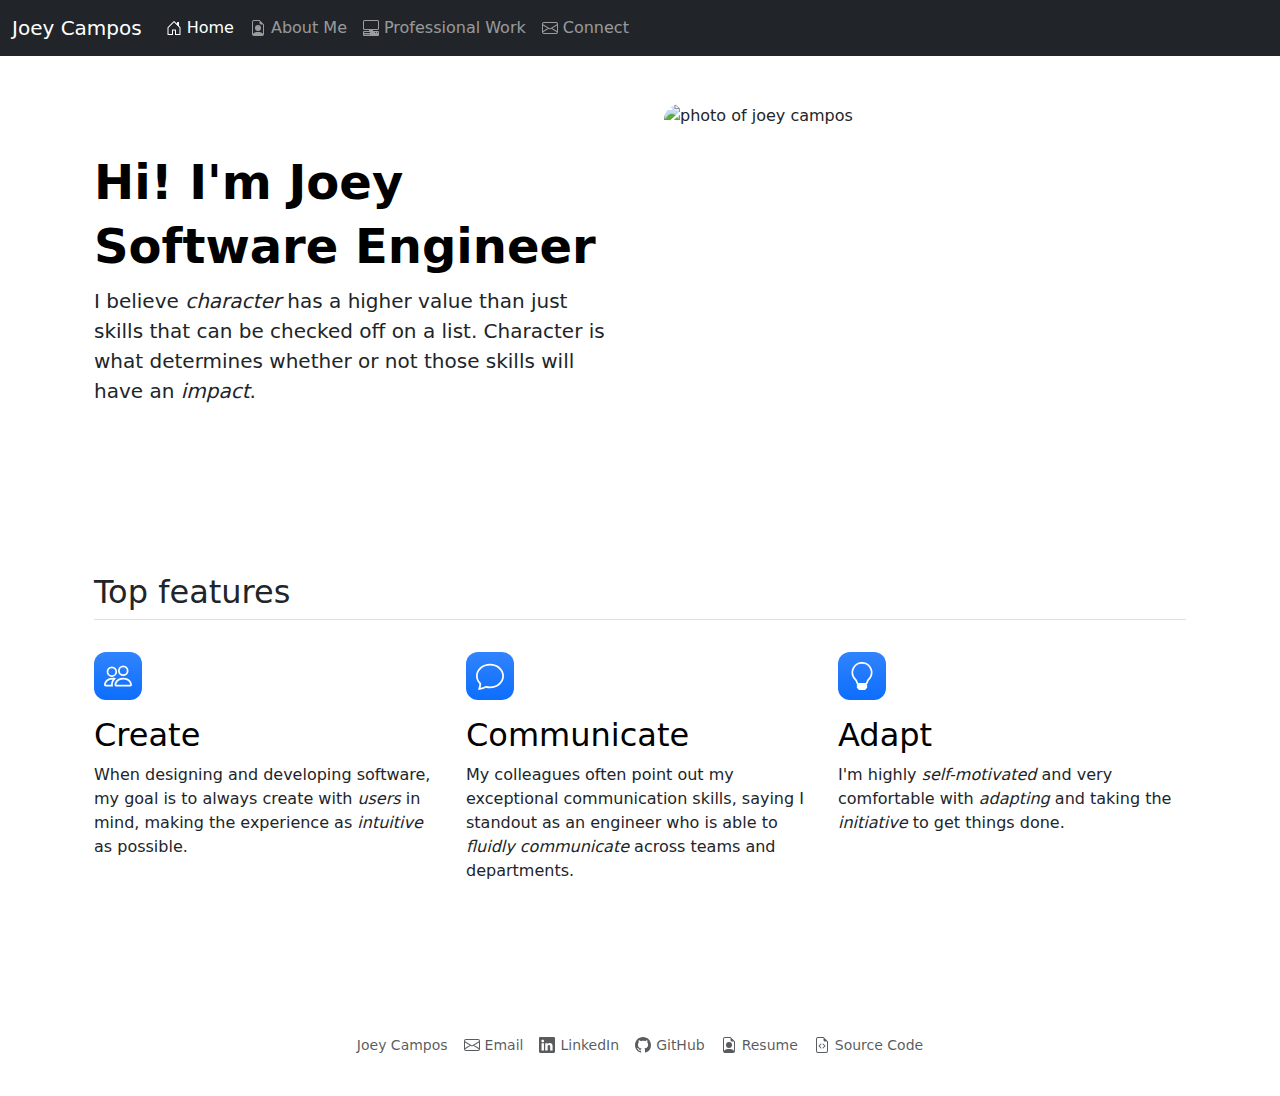
==== index.html @ c9002e11 "decreased top features icon size" ====
<!doctype html>
<html lang="en">
  <head>
    <meta charset="utf-8">
    <meta name="viewport" content="width=device-width, initial-scale=1">
    <title>Joey Campos - Software Engineer</title>
    <link href="https://cdn.jsdelivr.net/npm/bootstrap@5.3.3/dist/css/bootstrap.min.css" rel="stylesheet" integrity="sha384-QWTKZyjpPEjISv5WaRU9OFeRpok6YctnYmDr5pNlyT2bRjXh0JMhjY6hW+ALEwIH" crossorigin="anonymous">
    <link rel="stylesheet" href="css/navbar.css">
    <link rel="stylesheet" href="css/homepage.css">
  </head>
  <body>
    <nav class="navbar navbar-expand-lg navbar-dark bg-dark sticky-top">
        <div class="container-fluid">
            <a class="navbar-brand" href="">Joey Campos</a>
            <button class="navbar-toggler" type="button" data-bs-toggle="collapse" data-bs-target="#navbarToggler" aria-controls="navbarToggler" aria-expanded="false" aria-label="Toggle navigation">
              <span class="navbar-toggler-icon"></span>
            </button>
            <div class="collapse navbar-collapse" id="navbarToggler">
              <ul class="navbar-nav me-auto mb-2 mb-lg-0">
                <li class="nav-item">
                  <a class="nav-link active" aria-current="page" href="">
                    <svg xmlns="http://www.w3.org/2000/svg" width="16" height="16" fill="currentColor" class="bi bi-house-door" viewBox="0 0 16 16">
                      <path d="M8.354 1.146a.5.5 0 0 0-.708 0l-6 6A.5.5 0 0 0 1.5 7.5v7a.5.5 0 0 0 .5.5h4.5a.5.5 0 0 0 .5-.5v-4h2v4a.5.5 0 0 0 .5.5H14a.5.5 0 0 0 .5-.5v-7a.5.5 0 0 0-.146-.354L13 5.793V2.5a.5.5 0 0 0-.5-.5h-1a.5.5 0 0 0-.5.5v1.293zM2.5 14V7.707l5.5-5.5 5.5 5.5V14H10v-4a.5.5 0 0 0-.5-.5h-3a.5.5 0 0 0-.5.5v4z"/>
                    </svg>
                    Home
                  </a>
                </li>
                <li class="nav-item">
                  <a class="nav-link" href="about_me/">
                    <svg xmlns="http://www.w3.org/2000/svg" width="16" height="16" fill="currentColor" class="bi bi-file-earmark-person" viewBox="0 0 16 16">
                      <path d="M11 8a3 3 0 1 1-6 0 3 3 0 0 1 6 0"/>
                      <path d="M14 14V4.5L9.5 0H4a2 2 0 0 0-2 2v12a2 2 0 0 0 2 2h8a2 2 0 0 0 2-2M9.5 3A1.5 1.5 0 0 0 11 4.5h2v9.255S12 12 8 12s-5 1.755-5 1.755V2a1 1 0 0 1 1-1h5.5z"/>
                    </svg>
                    About Me
                  </a>
                </li>
                <li class="nav-item">
                  <a class="nav-link" href="professional_work/">
                    <svg xmlns="http://www.w3.org/2000/svg" width="16" height="16" fill="currentColor" class="bi bi-pc-display-horizontal" viewBox="0 0 16 16">
                      <path d="M1.5 0A1.5 1.5 0 0 0 0 1.5v7A1.5 1.5 0 0 0 1.5 10H6v1H1a1 1 0 0 0-1 1v3a1 1 0 0 0 1 1h14a1 1 0 0 0 1-1v-3a1 1 0 0 0-1-1h-5v-1h4.5A1.5 1.5 0 0 0 16 8.5v-7A1.5 1.5 0 0 0 14.5 0zm0 1h13a.5.5 0 0 1 .5.5v7a.5.5 0 0 1-.5.5h-13a.5.5 0 0 1-.5-.5v-7a.5.5 0 0 1 .5-.5M12 12.5a.5.5 0 1 1 1 0 .5.5 0 0 1-1 0m2 0a.5.5 0 1 1 1 0 .5.5 0 0 1-1 0M1.5 12h5a.5.5 0 0 1 0 1h-5a.5.5 0 0 1 0-1M1 14.25a.25.25 0 0 1 .25-.25h5.5a.25.25 0 1 1 0 .5h-5.5a.25.25 0 0 1-.25-.25"/>
                    </svg>
                    Professional Work
                  </a>
                </li>
                <li class="nav-item">
                  <a class="nav-link" href="connect/">
                    <svg xmlns="http://www.w3.org/2000/svg" width="16" height="16" fill="currentColor" class="bi bi-envelope" viewBox="0 0 16 16">
                      <path d="M0 4a2 2 0 0 1 2-2h12a2 2 0 0 1 2 2v8a2 2 0 0 1-2 2H2a2 2 0 0 1-2-2zm2-1a1 1 0 0 0-1 1v.217l7 4.2 7-4.2V4a1 1 0 0 0-1-1zm13 2.383-4.708 2.825L15 11.105zm-.034 6.876-5.64-3.471L8 9.583l-1.326-.795-5.64 3.47A1 1 0 0 0 2 13h12a1 1 0 0 0 .966-.741M1 11.105l4.708-2.897L1 5.383z"/>
                    </svg>
                    Connect
                  </a>
                </li>
              </ul>
            </div>
        </div>
    </nav>

    <div class="container px-4 py-5">
      <div class="row flex-lg-row-reverse align-items-center g-5">
        <div class="col-12 col-lg-6">
          <img src="media/homepage/homepage_photo.jpeg" class="d-block mx-lg-auto img-fluid" alt="photo of joey campos" width="700" height="500" loading="lazy">
        </div>
        <div class="col-lg-6">
          <h1 class="display-5 fw-bold text-body-emphasis lh-1 mb-3">Hi! I'm Joey</h1>
          <h1 class="display-5 fw-bold text-body-emphasis lh-1 mb-3">Software Engineer</h1>
          <p class="lead">I believe <span class="fst-italic">character</span> has a higher value than just skills that can be checked off on a list. Character is what determines whether or not those skills will have an <span class="fst-italic">impact</span>.</p>
        </div>
      </div>
    </div>

    <div class="container px-4 py-5">
      <h2 class="pb-2 border-bottom">Top features</h2>
      <div class="row g-4 py-4 row-cols-1 row-cols-lg-3">
        <div class="feature col">
          <div class="feature-icon d-inline-flex align-items-center justify-content-center text-bg-primary bg-gradient fs-3 mb-3">
            <svg xmlns="http://www.w3.org/2000/svg" width="1em" height="1em" fill="currentColor" class="bi bi-people" viewBox="0 0 16 16">
              <path d="M15 14s1 0 1-1-1-4-5-4-5 3-5 4 1 1 1 1zm-7.978-1L7 12.996c.001-.264.167-1.03.76-1.72C8.312 10.629 9.282 10 11 10c1.717 0 2.687.63 3.24 1.276.593.69.758 1.457.76 1.72l-.008.002-.014.002zM11 7a2 2 0 1 0 0-4 2 2 0 0 0 0 4m3-2a3 3 0 1 1-6 0 3 3 0 0 1 6 0M6.936 9.28a6 6 0 0 0-1.23-.247A7 7 0 0 0 5 9c-4 0-5 3-5 4q0 1 1 1h4.216A2.24 2.24 0 0 1 5 13c0-1.01.377-2.042 1.09-2.904.243-.294.526-.569.846-.816M4.92 10A5.5 5.5 0 0 0 4 13H1c0-.26.164-1.03.76-1.724.545-.636 1.492-1.256 3.16-1.275ZM1.5 5.5a3 3 0 1 1 6 0 3 3 0 0 1-6 0m3-2a2 2 0 1 0 0 4 2 2 0 0 0 0-4"/>
            </svg>
          </div>
          <h3 class="fs-2 text-body-emphasis">Create</h3>
          <p>When designing and developing software, my goal is to always create with <span class="fst-italic">users</span> in mind, making the experience as <span class="fst-italic">intuitive</span> as possible.</p>
        </div>
        <div class="feature col">
          <div class="feature-icon d-inline-flex align-items-center justify-content-center text-bg-primary bg-gradient fs-3 mb-3">
            <svg xmlns="http://www.w3.org/2000/svg" width="1em" height="1em" fill="currentColor" class="bi bi-chat" viewBox="0 0 16 16">
              <path d="M2.678 11.894a1 1 0 0 1 .287.801 11 11 0 0 1-.398 2c1.395-.323 2.247-.697 2.634-.893a1 1 0 0 1 .71-.074A8 8 0 0 0 8 14c3.996 0 7-2.807 7-6s-3.004-6-7-6-7 2.808-7 6c0 1.468.617 2.83 1.678 3.894m-.493 3.905a22 22 0 0 1-.713.129c-.2.032-.352-.176-.273-.362a10 10 0 0 0 .244-.637l.003-.01c.248-.72.45-1.548.524-2.319C.743 11.37 0 9.76 0 8c0-3.866 3.582-7 8-7s8 3.134 8 7-3.582 7-8 7a9 9 0 0 1-2.347-.306c-.52.263-1.639.742-3.468 1.105"/>
            </svg>
          </div>
          <h3 class="fs-2 text-body-emphasis">Communicate</h3>
          <p>My colleagues often point out my exceptional communication skills, saying I standout as an engineer who is able to <span class="fst-italic">fluidly communicate</span> across teams and departments.</p>
        </div>
        <div class="feature col">
          <div class="feature-icon d-inline-flex align-items-center justify-content-center text-bg-primary bg-gradient fs-3 mb-3">
            <svg xmlns="http://www.w3.org/2000/svg" width="1em" height="1em" fill="currentColor" class="bi bi-lightbulb" viewBox="0 0 16 16">
              <path d="M2 6a6 6 0 1 1 10.174 4.31c-.203.196-.359.4-.453.619l-.762 1.769A.5.5 0 0 1 10.5 13a.5.5 0 0 1 0 1 .5.5 0 0 1 0 1l-.224.447a1 1 0 0 1-.894.553H6.618a1 1 0 0 1-.894-.553L5.5 15a.5.5 0 0 1 0-1 .5.5 0 0 1 0-1 .5.5 0 0 1-.46-.302l-.761-1.77a2 2 0 0 0-.453-.618A5.98 5.98 0 0 1 2 6m6-5a5 5 0 0 0-3.479 8.592c.263.254.514.564.676.941L5.83 12h4.342l.632-1.467c.162-.377.413-.687.676-.941A5 5 0 0 0 8 1"/>
            </svg>
          </div>
          <h3 class="fs-2 text-body-emphasis">Adapt</h3>
          <p>I'm highly <span class="fst-italic">self-motivated</span> and very comfortable with <span class="fst-italic">adapting</span> and taking the <span class="fst-italic">initiative</span> to get things done.</p>
        </div>
      </div>
    </div>

    <!-- <div class="px-4 py-5 my-5 text-center">
      <svg xmlns="http://www.w3.org/2000/svg" width="4em" height="4em" fill="currentColor" class="bi bi-cpu" viewBox="0 0 16 16">
        <path d="M5 0a.5.5 0 0 1 .5.5V2h1V.5a.5.5 0 0 1 1 0V2h1V.5a.5.5 0 0 1 1 0V2h1V.5a.5.5 0 0 1 1 0V2A2.5 2.5 0 0 1 14 4.5h1.5a.5.5 0 0 1 0 1H14v1h1.5a.5.5 0 0 1 0 1H14v1h1.5a.5.5 0 0 1 0 1H14v1h1.5a.5.5 0 0 1 0 1H14a2.5 2.5 0 0 1-2.5 2.5v1.5a.5.5 0 0 1-1 0V14h-1v1.5a.5.5 0 0 1-1 0V14h-1v1.5a.5.5 0 0 1-1 0V14h-1v1.5a.5.5 0 0 1-1 0V14A2.5 2.5 0 0 1 2 11.5H.5a.5.5 0 0 1 0-1H2v-1H.5a.5.5 0 0 1 0-1H2v-1H.5a.5.5 0 0 1 0-1H2v-1H.5a.5.5 0 0 1 0-1H2A2.5 2.5 0 0 1 4.5 2V.5A.5.5 0 0 1 5 0m-.5 3A1.5 1.5 0 0 0 3 4.5v7A1.5 1.5 0 0 0 4.5 13h7a1.5 1.5 0 0 0 1.5-1.5v-7A1.5 1.5 0 0 0 11.5 3zM5 6.5A1.5 1.5 0 0 1 6.5 5h3A1.5 1.5 0 0 1 11 6.5v3A1.5 1.5 0 0 1 9.5 11h-3A1.5 1.5 0 0 1 5 9.5zM6.5 6a.5.5 0 0 0-.5.5v3a.5.5 0 0 0 .5.5h3a.5.5 0 0 0 .5-.5v-3a.5.5 0 0 0-.5-.5z"/>
      </svg>
      <h1 class="display-5 fw-bold text-body-emphasis">Artificial Intelligence</h1>
      <div class="col-lg-6 mx-auto">
        <p class="lead mb-4">I understand the significant importance of Artificial Intelligence in our rapidly evolving field. And I'm excited to be a part of the growth and evolution that <span class="bold-span">Machine Learning</span> and <span class="bold-span">Generative AI</span> will bring.</p>
        <div class="d-grid gap-2 d-flex justify-content-center">
          <div class="credly-container"><a href="https://www.credly.com/badges/9cdd6642-dae0-412d-ba09-8e1d78a578d3/public_url" target="_blank"><img class="credly-link" src="media/icons/aws-educate-machine-learning-foundations.png"></a></div>
          <div class="credly-container"><a href="https://www.credly.com/badges/c5a6de6c-48b1-4f8a-92c6-d85f8e4e9137/public_url" target="_blank"><img class="credly-link" src="media/icons/aws-educate-machine-learning-deepracer.png"></a></div>
        </div>
      </div>
    </div> -->

    <div class="container mt-5">
      <footer class="d-flex flex-wrap justify-content-center align-items-center py-3 m-4 footer-container">
        <div class="d-flex align-items-center">
          <span class="mb-3 mb-md-0 text-body-secondary">Joey Campos</span>
        </div>
        <ul class="nav justify-content-center list-unstyled d-flex">
          <li class="ms-3">
            <a class="text-body-secondary" href="mailto:jcamp.swe@gmail.com">
              <svg xmlns="http://www.w3.org/2000/svg" width="16" height="16" fill="currentColor" class="bi bi-envelope" viewBox="0 0 16 16">
                <path d="M0 4a2 2 0 0 1 2-2h12a2 2 0 0 1 2 2v8a2 2 0 0 1-2 2H2a2 2 0 0 1-2-2zm2-1a1 1 0 0 0-1 1v.217l7 4.2 7-4.2V4a1 1 0 0 0-1-1zm13 2.383-4.708 2.825L15 11.105zm-.034 6.876-5.64-3.471L8 9.583l-1.326-.795-5.64 3.47A1 1 0 0 0 2 13h12a1 1 0 0 0 .966-.741M1 11.105l4.708-2.897L1 5.383z"/>
              </svg>
              Email
            </a>
          </li>
          <li class="ms-3">
            <a class="text-body-secondary" href="https://www.linkedin.com/in/jocamp" target="_blank">
              <svg xmlns="http://www.w3.org/2000/svg" width="16" height="16" fill="currentColor" class="bi bi-linkedin" viewBox="0 0 16 16">
                <path d="M0 1.146C0 .513.526 0 1.175 0h13.65C15.474 0 16 .513 16 1.146v13.708c0 .633-.526 1.146-1.175 1.146H1.175C.526 16 0 15.487 0 14.854zm4.943 12.248V6.169H2.542v7.225zm-1.2-8.212c.837 0 1.358-.554 1.358-1.248-.015-.709-.52-1.248-1.342-1.248S2.4 3.226 2.4 3.934c0 .694.521 1.248 1.327 1.248zm4.908 8.212V9.359c0-.216.016-.432.08-.586.173-.431.568-.878 1.232-.878.869 0 1.216.662 1.216 1.634v3.865h2.401V9.25c0-2.22-1.184-3.252-2.764-3.252-1.274 0-1.845.7-2.165 1.193v.025h-.016l.016-.025V6.169h-2.4c.03.678 0 7.225 0 7.225z"/>
              </svg>
              LinkedIn
            </a>
          </li>
          <li class="ms-3">
            <a class="text-body-secondary" href="https://github.com/joey-the-dev" target="_blank">
              <svg xmlns="http://www.w3.org/2000/svg" width="16" height="16" fill="currentColor" class="bi bi-github" viewBox="0 0 16 16">
                <path d="M8 0C3.58 0 0 3.58 0 8c0 3.54 2.29 6.53 5.47 7.59.4.07.55-.17.55-.38 0-.19-.01-.82-.01-1.49-2.01.37-2.53-.49-2.69-.94-.09-.23-.48-.94-.82-1.13-.28-.15-.68-.52-.01-.53.63-.01 1.08.58 1.23.82.72 1.21 1.87.87 2.33.66.07-.52.28-.87.51-1.07-1.78-.2-3.64-.89-3.64-3.95 0-.87.31-1.59.82-2.15-.08-.2-.36-1.02.08-2.12 0 0 .67-.21 2.2.82.64-.18 1.32-.27 2-.27s1.36.09 2 .27c1.53-1.04 2.2-.82 2.2-.82.44 1.1.16 1.92.08 2.12.51.56.82 1.27.82 2.15 0 3.07-1.87 3.75-3.65 3.95.29.25.54.73.54 1.48 0 1.07-.01 1.93-.01 2.2 0 .21.15.46.55.38A8.01 8.01 0 0 0 16 8c0-4.42-3.58-8-8-8"/>
              </svg>
              GitHub
            </a>
          </li>
          <li class="ms-3">
            <a class="text-body-secondary" href="resume/joseph_campos_resume.pdf" target="_blank">
              <svg xmlns="http://www.w3.org/2000/svg" width="16" height="16" fill="currentColor" class="bi bi-file-earmark-person" viewBox="0 0 16 16">
                <path d="M11 8a3 3 0 1 1-6 0 3 3 0 0 1 6 0"/>
                <path d="M14 14V4.5L9.5 0H4a2 2 0 0 0-2 2v12a2 2 0 0 0 2 2h8a2 2 0 0 0 2-2M9.5 3A1.5 1.5 0 0 0 11 4.5h2v9.255S12 12 8 12s-5 1.755-5 1.755V2a1 1 0 0 1 1-1h5.5z"/>
              </svg>
              Resume
            </a>
          </li>
          <li class="ms-3">
            <a class="text-body-secondary" href="https://github.com/jcswe/jcswe.github.io" target="_blank">
              <svg xmlns="http://www.w3.org/2000/svg" width="16" height="16" fill="currentColor" class="bi bi-file-earmark-code" viewBox="0 0 16 16">
                <path d="M14 4.5V14a2 2 0 0 1-2 2H4a2 2 0 0 1-2-2V2a2 2 0 0 1 2-2h5.5zm-3 0A1.5 1.5 0 0 1 9.5 3V1H4a1 1 0 0 0-1 1v12a1 1 0 0 0 1 1h8a1 1 0 0 0 1-1V4.5z"/>
                <path d="M8.646 6.646a.5.5 0 0 1 .708 0l2 2a.5.5 0 0 1 0 .708l-2 2a.5.5 0 0 1-.708-.708L10.293 9 8.646 7.354a.5.5 0 0 1 0-.708m-1.292 0a.5.5 0 0 0-.708 0l-2 2a.5.5 0 0 0 0 .708l2 2a.5.5 0 0 0 .708-.708L5.707 9l1.647-1.646a.5.5 0 0 0 0-.708"/>
              </svg>
              Source Code
            </a>
          </li>
        </ul>
      </footer>
    </div>



    <script src="https://cdn.jsdelivr.net/npm/bootstrap@5.3.3/dist/js/bootstrap.bundle.min.js" integrity="sha384-YvpcrYf0tY3lHB60NNkmXc5s9fDVZLESaAA55NDzOxhy9GkcIdslK1eN7N6jIeHz" crossorigin="anonymous"></script>
  </body>
</html>
---- css/navbar.css ----
/* navbar */
.nav-link {
    display: flex;
    align-items: center;
    column-gap: 5px;
}


/* footer */
.footer-container {
    font-size: 14px;
}

.text-body-secondary {
    text-decoration: none;
    display: flex;
    align-items: center;
    column-gap: 5px;
}

a.text-body-secondary:hover {
    color: rgba(var(--bs-link-color-rgb),var(--bs-link-opacity,1)) !important;
    text-decoration: underline;
}
---- css/homepage.css ----
.mx-lg-auto {
    border-radius: 16px;
}

.feature-icon {
    width: 3rem;
    height: 3rem;
    border-radius: .75rem;
}

.credly-link {
    width: 95px;
}
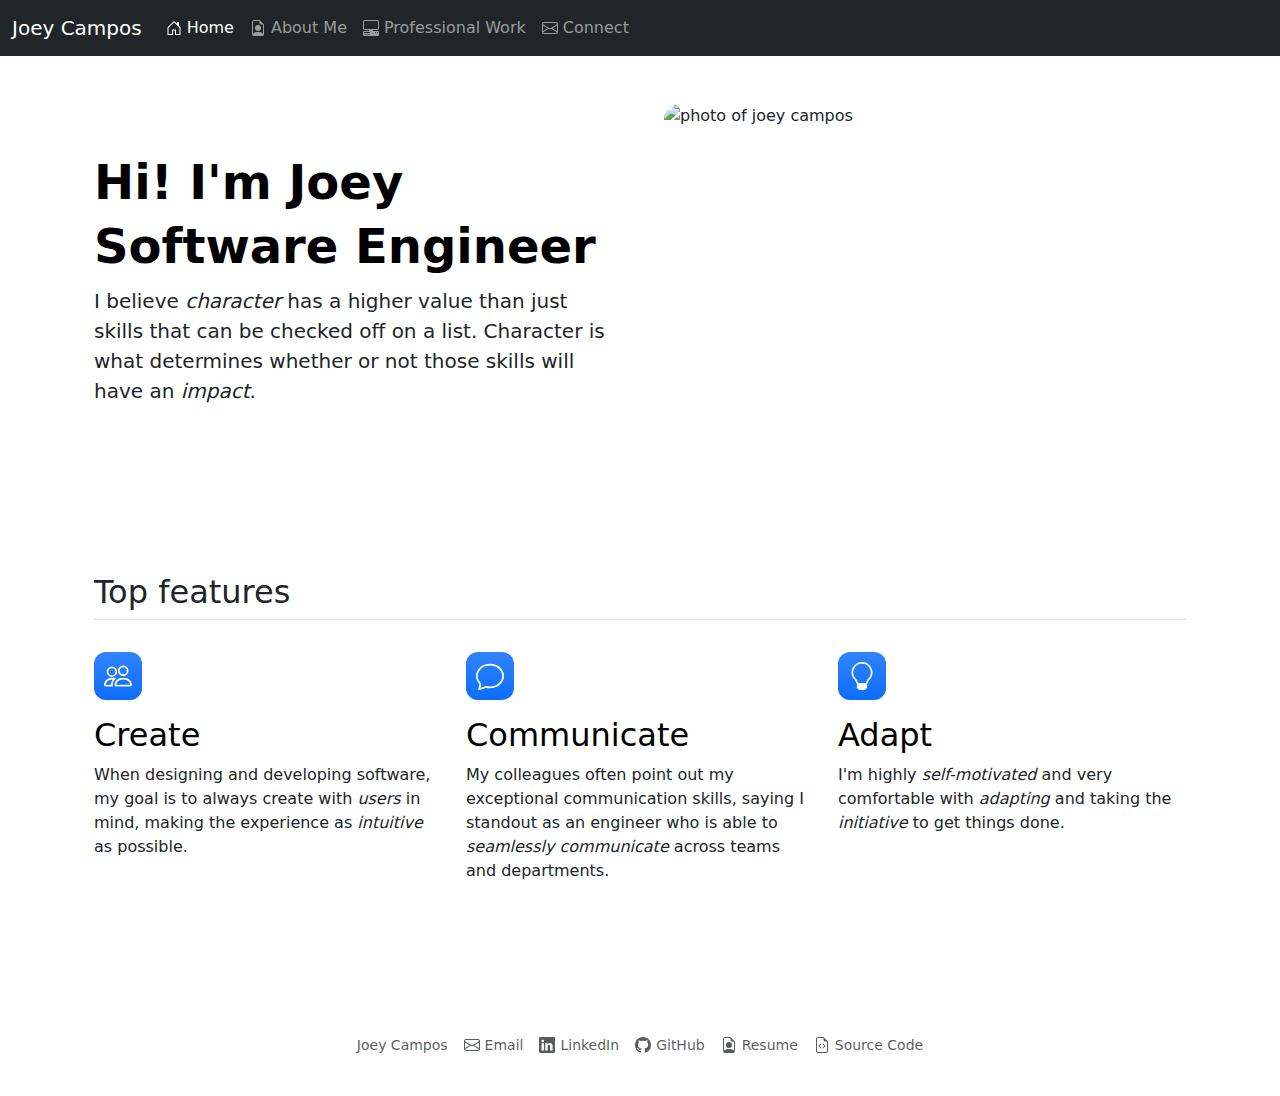
==== commit 2de389bf: "changed 'fluidly' to 'seamlessly' communicate" ====
--- a/index.html
+++ b/index.html
@@ -87,7 +87,7 @@
             </svg>
           </div>
           <h3 class="fs-2 text-body-emphasis">Communicate</h3>
-          <p>My colleagues often point out my exceptional communication skills, saying I standout as an engineer who is able to <span class="fst-italic">fluidly communicate</span> across teams and departments.</p>
+          <p>My colleagues often point out my exceptional communication skills, saying I standout as an engineer who is able to <span class="fst-italic">seamlessly communicate</span> across teams and departments.</p>
         </div>
         <div class="feature col">
           <div class="feature-icon d-inline-flex align-items-center justify-content-center text-bg-primary bg-gradient fs-3 mb-3">
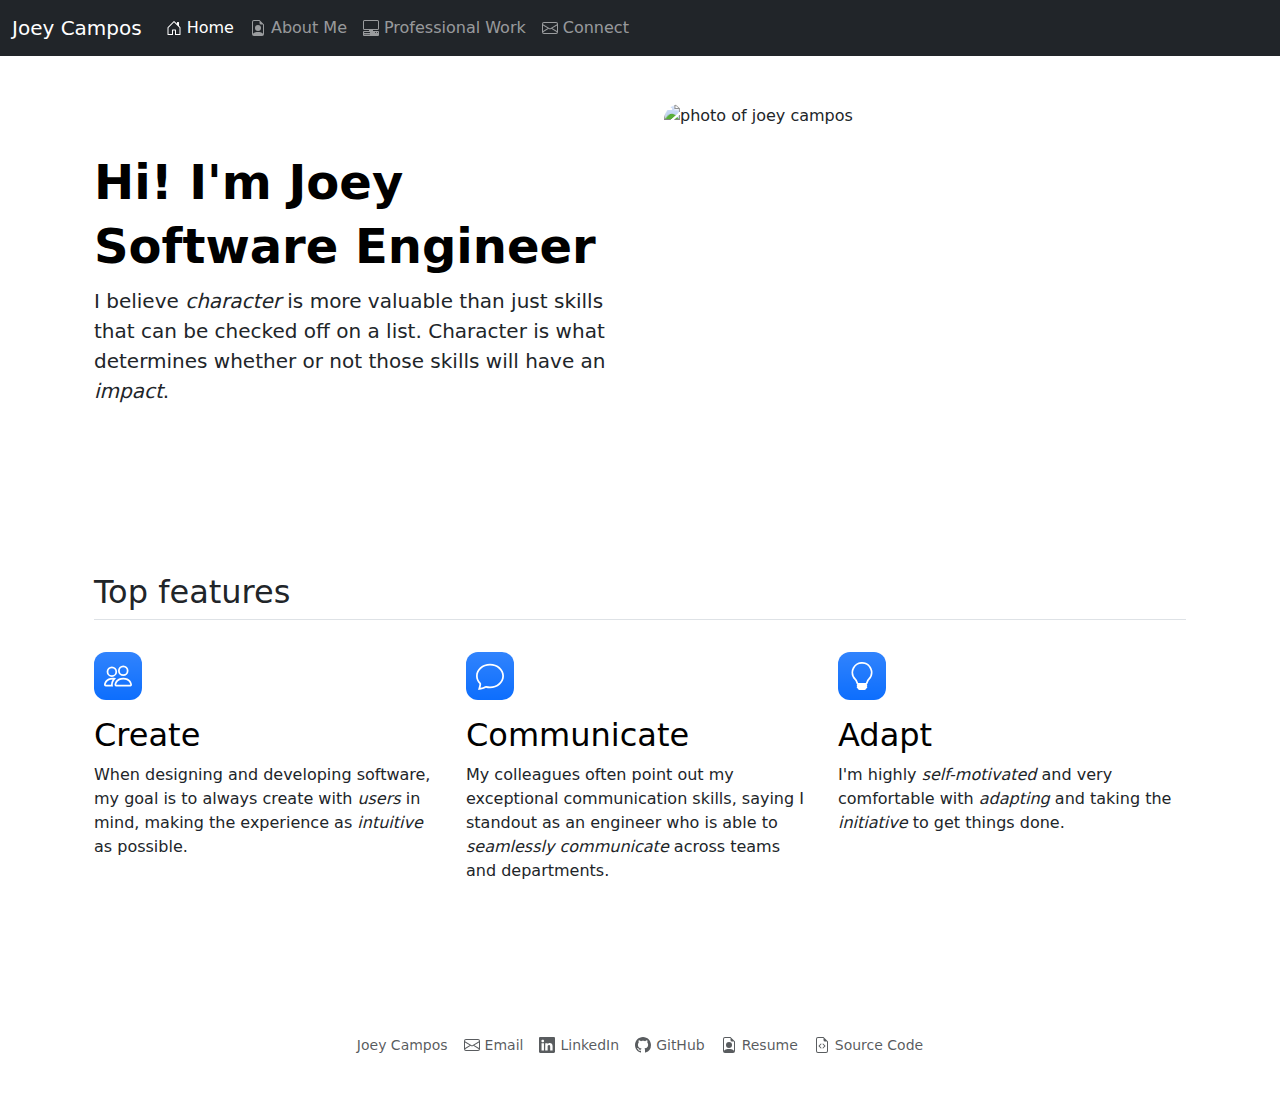
==== commit eea6bf51: "added custom favicon" ====
--- a/index.html
+++ b/index.html
@@ -4,6 +4,7 @@
     <meta charset="utf-8">
     <meta name="viewport" content="width=device-width, initial-scale=1">
     <title>Joey Campos - Software Engineer</title>
+    <link rel="shortcut icon" type="image/x-icon" href="favicon.ico">
     <link href="https://cdn.jsdelivr.net/npm/bootstrap@5.3.3/dist/css/bootstrap.min.css" rel="stylesheet" integrity="sha384-QWTKZyjpPEjISv5WaRU9OFeRpok6YctnYmDr5pNlyT2bRjXh0JMhjY6hW+ALEwIH" crossorigin="anonymous">
     <link rel="stylesheet" href="css/navbar.css">
     <link rel="stylesheet" href="css/homepage.css">
@@ -63,7 +64,7 @@
         <div class="col-lg-6">
           <h1 class="display-5 fw-bold text-body-emphasis lh-1 mb-3">Hi! I'm Joey</h1>
           <h1 class="display-5 fw-bold text-body-emphasis lh-1 mb-3">Software Engineer</h1>
-          <p class="lead">I believe <span class="fst-italic">character</span> has a higher value than just skills that can be checked off on a list. Character is what determines whether or not those skills will have an <span class="fst-italic">impact</span>.</p>
+          <p class="lead">I believe <span class="fst-italic">character</span> is more valuable than just skills that can be checked off on a list. Character is what determines whether or not those skills will have an <span class="fst-italic">impact</span>.</p>
         </div>
       </div>
     </div>
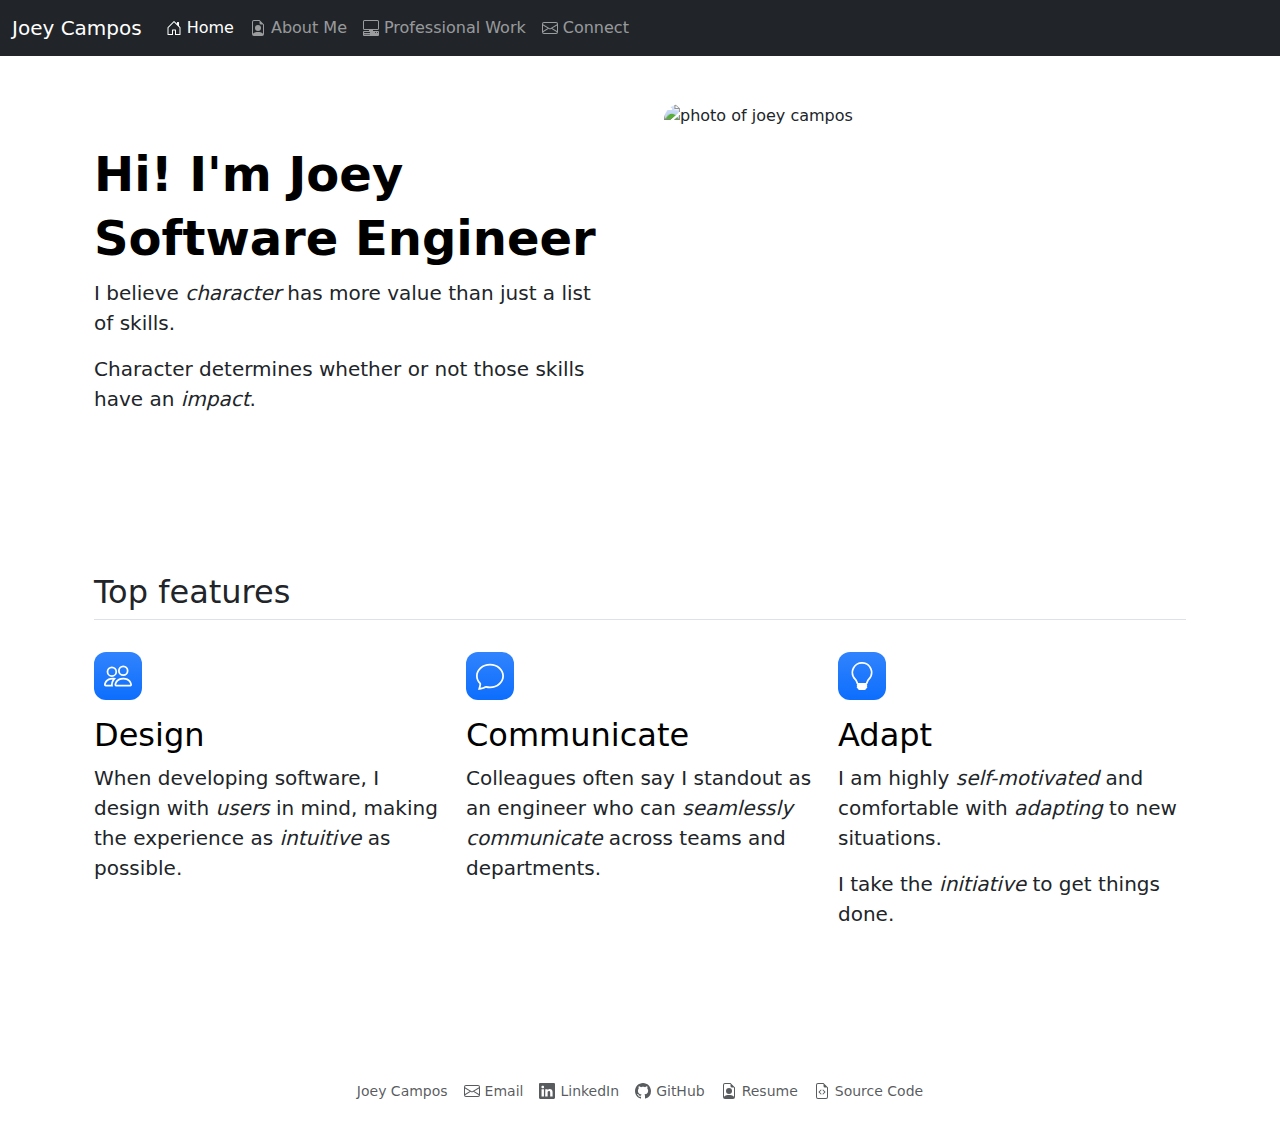
==== commit c707282d: "updated copy" ====
--- a/index.html
+++ b/index.html
@@ -64,12 +64,13 @@
         <div class="col-lg-6">
           <h1 class="display-5 fw-bold text-body-emphasis lh-1 mb-3">Hi! I'm Joey</h1>
           <h1 class="display-5 fw-bold text-body-emphasis lh-1 mb-3">Software Engineer</h1>
-          <p class="lead">I believe <span class="fst-italic">character</span> is more valuable than just skills that can be checked off on a list. Character is what determines whether or not those skills will have an <span class="fst-italic">impact</span>.</p>
+          <p class="lead">I believe <span class="fst-italic">character</span> has more value than just a list of skills.</p>
+          <p class="lead">Character determines whether or not those skills have an <span class="fst-italic">impact</span>.</p>
         </div>
       </div>
     </div>
 
-    <div class="container px-4 py-5">
+    <div class="container px-4 py-5 lead">
       <h2 class="pb-2 border-bottom">Top features</h2>
       <div class="row g-4 py-4 row-cols-1 row-cols-lg-3">
         <div class="feature col">
@@ -78,8 +79,8 @@
               <path d="M15 14s1 0 1-1-1-4-5-4-5 3-5 4 1 1 1 1zm-7.978-1L7 12.996c.001-.264.167-1.03.76-1.72C8.312 10.629 9.282 10 11 10c1.717 0 2.687.63 3.24 1.276.593.69.758 1.457.76 1.72l-.008.002-.014.002zM11 7a2 2 0 1 0 0-4 2 2 0 0 0 0 4m3-2a3 3 0 1 1-6 0 3 3 0 0 1 6 0M6.936 9.28a6 6 0 0 0-1.23-.247A7 7 0 0 0 5 9c-4 0-5 3-5 4q0 1 1 1h4.216A2.24 2.24 0 0 1 5 13c0-1.01.377-2.042 1.09-2.904.243-.294.526-.569.846-.816M4.92 10A5.5 5.5 0 0 0 4 13H1c0-.26.164-1.03.76-1.724.545-.636 1.492-1.256 3.16-1.275ZM1.5 5.5a3 3 0 1 1 6 0 3 3 0 0 1-6 0m3-2a2 2 0 1 0 0 4 2 2 0 0 0 0-4"/>
             </svg>
           </div>
-          <h3 class="fs-2 text-body-emphasis">Create</h3>
-          <p>When designing and developing software, my goal is to always create with <span class="fst-italic">users</span> in mind, making the experience as <span class="fst-italic">intuitive</span> as possible.</p>
+          <h3 class="fs-2 text-body-emphasis">Design</h3>
+          <p>When developing software, I design with <span class="fst-italic">users</span> in mind, making the experience as <span class="fst-italic">intuitive</span> as possible.</p>
         </div>
         <div class="feature col">
           <div class="feature-icon d-inline-flex align-items-center justify-content-center text-bg-primary bg-gradient fs-3 mb-3">
@@ -88,7 +89,7 @@
             </svg>
           </div>
           <h3 class="fs-2 text-body-emphasis">Communicate</h3>
-          <p>My colleagues often point out my exceptional communication skills, saying I standout as an engineer who is able to <span class="fst-italic">seamlessly communicate</span> across teams and departments.</p>
+          <p>Colleagues often say I standout as an engineer who can <span class="fst-italic">seamlessly communicate</span> across teams and departments.</p>
         </div>
         <div class="feature col">
           <div class="feature-icon d-inline-flex align-items-center justify-content-center text-bg-primary bg-gradient fs-3 mb-3">
@@ -97,24 +98,11 @@
             </svg>
           </div>
           <h3 class="fs-2 text-body-emphasis">Adapt</h3>
-          <p>I'm highly <span class="fst-italic">self-motivated</span> and very comfortable with <span class="fst-italic">adapting</span> and taking the <span class="fst-italic">initiative</span> to get things done.</p>
+          <p>I am highly <span class="fst-italic">self-motivated</span> and comfortable with <span class="fst-italic">adapting</span> to new situations.</p>
+          <p>I take the <span class="fst-italic">initiative</span> to get things done.</p>
         </div>
       </div>
     </div>
-
-    <!-- <div class="px-4 py-5 my-5 text-center">
-      <svg xmlns="http://www.w3.org/2000/svg" width="4em" height="4em" fill="currentColor" class="bi bi-cpu" viewBox="0 0 16 16">
-        <path d="M5 0a.5.5 0 0 1 .5.5V2h1V.5a.5.5 0 0 1 1 0V2h1V.5a.5.5 0 0 1 1 0V2h1V.5a.5.5 0 0 1 1 0V2A2.5 2.5 0 0 1 14 4.5h1.5a.5.5 0 0 1 0 1H14v1h1.5a.5.5 0 0 1 0 1H14v1h1.5a.5.5 0 0 1 0 1H14v1h1.5a.5.5 0 0 1 0 1H14a2.5 2.5 0 0 1-2.5 2.5v1.5a.5.5 0 0 1-1 0V14h-1v1.5a.5.5 0 0 1-1 0V14h-1v1.5a.5.5 0 0 1-1 0V14h-1v1.5a.5.5 0 0 1-1 0V14A2.5 2.5 0 0 1 2 11.5H.5a.5.5 0 0 1 0-1H2v-1H.5a.5.5 0 0 1 0-1H2v-1H.5a.5.5 0 0 1 0-1H2v-1H.5a.5.5 0 0 1 0-1H2A2.5 2.5 0 0 1 4.5 2V.5A.5.5 0 0 1 5 0m-.5 3A1.5 1.5 0 0 0 3 4.5v7A1.5 1.5 0 0 0 4.5 13h7a1.5 1.5 0 0 0 1.5-1.5v-7A1.5 1.5 0 0 0 11.5 3zM5 6.5A1.5 1.5 0 0 1 6.5 5h3A1.5 1.5 0 0 1 11 6.5v3A1.5 1.5 0 0 1 9.5 11h-3A1.5 1.5 0 0 1 5 9.5zM6.5 6a.5.5 0 0 0-.5.5v3a.5.5 0 0 0 .5.5h3a.5.5 0 0 0 .5-.5v-3a.5.5 0 0 0-.5-.5z"/>
-      </svg>
-      <h1 class="display-5 fw-bold text-body-emphasis">Artificial Intelligence</h1>
-      <div class="col-lg-6 mx-auto">
-        <p class="lead mb-4">I understand the significant importance of Artificial Intelligence in our rapidly evolving field. And I'm excited to be a part of the growth and evolution that <span class="bold-span">Machine Learning</span> and <span class="bold-span">Generative AI</span> will bring.</p>
-        <div class="d-grid gap-2 d-flex justify-content-center">
-          <div class="credly-container"><a href="https://www.credly.com/badges/9cdd6642-dae0-412d-ba09-8e1d78a578d3/public_url" target="_blank"><img class="credly-link" src="media/icons/aws-educate-machine-learning-foundations.png"></a></div>
-          <div class="credly-container"><a href="https://www.credly.com/badges/c5a6de6c-48b1-4f8a-92c6-d85f8e4e9137/public_url" target="_blank"><img class="credly-link" src="media/icons/aws-educate-machine-learning-deepracer.png"></a></div>
-        </div>
-      </div>
-    </div> -->
 
     <div class="container mt-5">
       <footer class="d-flex flex-wrap justify-content-center align-items-center py-3 m-4 footer-container">
@@ -147,7 +135,7 @@
             </a>
           </li>
           <li class="ms-3">
-            <a class="text-body-secondary" href="resume/joseph_campos_resume.pdf" target="_blank">
+            <a class="text-body-secondary" href="resume/JCampos_Resume.pdf" target="_blank">
               <svg xmlns="http://www.w3.org/2000/svg" width="16" height="16" fill="currentColor" class="bi bi-file-earmark-person" viewBox="0 0 16 16">
                 <path d="M11 8a3 3 0 1 1-6 0 3 3 0 0 1 6 0"/>
                 <path d="M14 14V4.5L9.5 0H4a2 2 0 0 0-2 2v12a2 2 0 0 0 2 2h8a2 2 0 0 0 2-2M9.5 3A1.5 1.5 0 0 0 11 4.5h2v9.255S12 12 8 12s-5 1.755-5 1.755V2a1 1 0 0 1 1-1h5.5z"/>
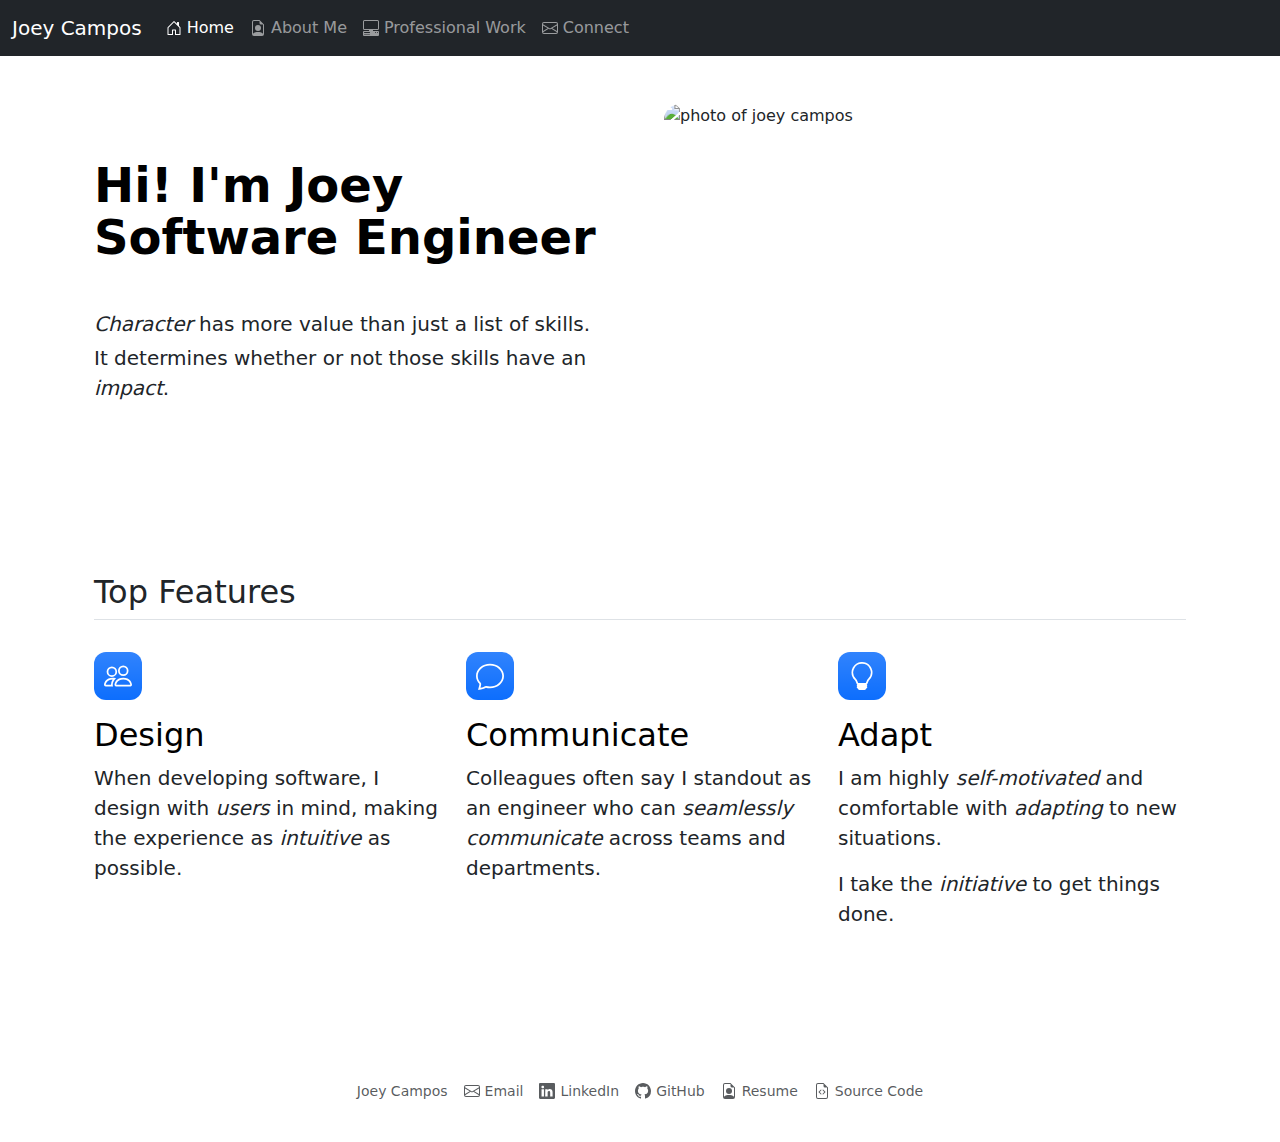
==== commit fab2aa83: "updated spacing of header and 'character' copy" ====
--- a/index.html
+++ b/index.html
@@ -62,16 +62,16 @@
           <img src="media/homepage/homepage_photo.jpeg" class="d-block mx-lg-auto img-fluid" alt="photo of joey campos" width="700" height="500" loading="lazy">
         </div>
         <div class="col-lg-6">
-          <h1 class="display-5 fw-bold text-body-emphasis lh-1 mb-3">Hi! I'm Joey</h1>
-          <h1 class="display-5 fw-bold text-body-emphasis lh-1 mb-3">Software Engineer</h1>
-          <p class="lead">I believe <span class="fst-italic">character</span> has more value than just a list of skills.</p>
-          <p class="lead">Character determines whether or not those skills have an <span class="fst-italic">impact</span>.</p>
+          <h1 class="display-5 fw-bold text-body-emphasis lh-1 mb-1">Hi! I'm Joey</h1>
+          <h1 class="display-5 fw-bold text-body-emphasis lh-1 mb-5">Software Engineer</h1>
+          <p class="lead mb-1"><span class="fst-italic">Character</span> has more value than just a list of skills.</p>
+          <p class="lead">It determines whether or not those skills have an <span class="fst-italic">impact</span>.</p>
         </div>
       </div>
     </div>
 
     <div class="container px-4 py-5 lead">
-      <h2 class="pb-2 border-bottom">Top features</h2>
+      <h2 class="pb-2 border-bottom">Top Features</h2>
       <div class="row g-4 py-4 row-cols-1 row-cols-lg-3">
         <div class="feature col">
           <div class="feature-icon d-inline-flex align-items-center justify-content-center text-bg-primary bg-gradient fs-3 mb-3">
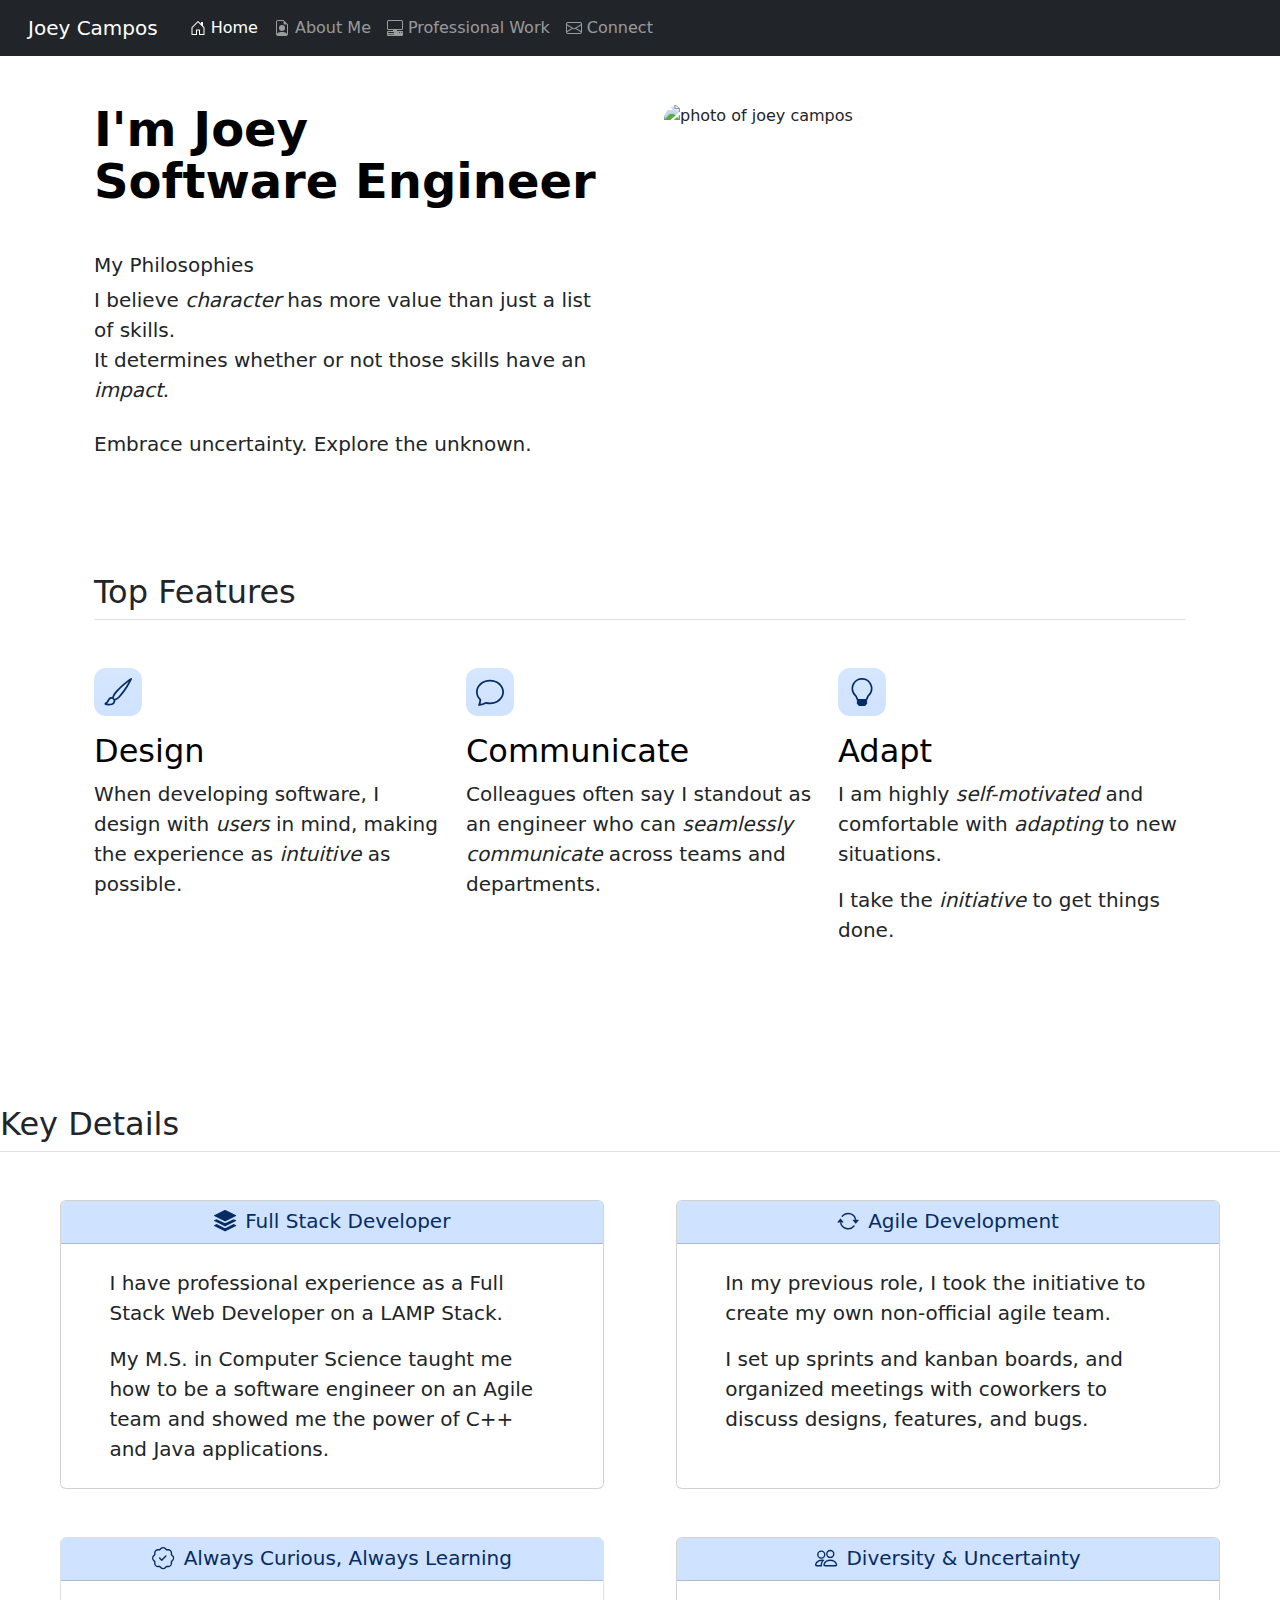
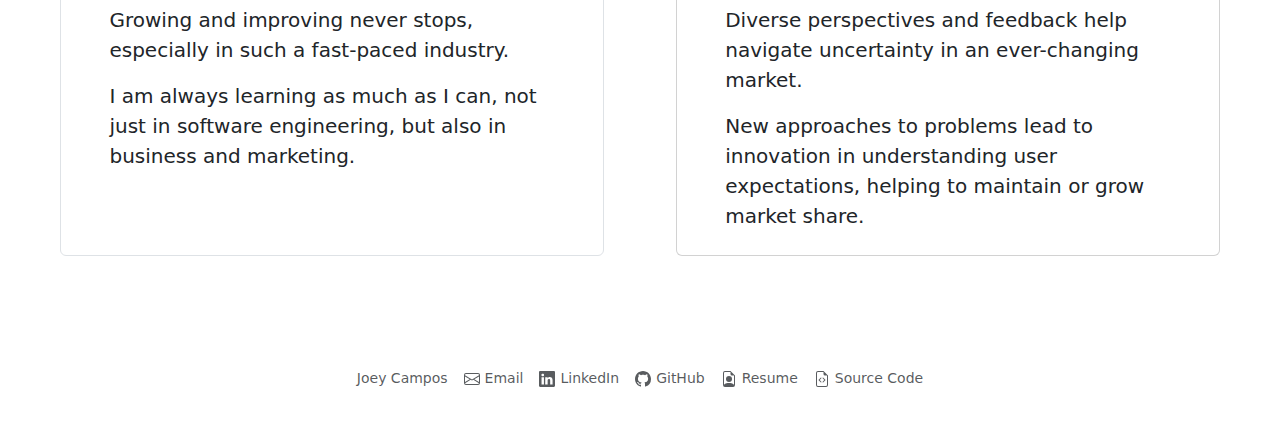
==== commit 52d0692f: "big design/layout changes to Homepage and Progessional Work, icon/btn color changes" ====
--- a/index.html
+++ b/index.html
@@ -12,7 +12,7 @@
   <body>
     <nav class="navbar navbar-expand-lg navbar-dark bg-dark sticky-top">
         <div class="container-fluid">
-            <a class="navbar-brand" href="">Joey Campos</a>
+            <a class="navbar-brand ms-3 me-4" href="">Joey Campos</a>
             <button class="navbar-toggler" type="button" data-bs-toggle="collapse" data-bs-target="#navbarToggler" aria-controls="navbarToggler" aria-expanded="false" aria-label="Toggle navigation">
               <span class="navbar-toggler-icon"></span>
             </button>
@@ -62,28 +62,30 @@
           <img src="media/homepage/homepage_photo.jpeg" class="d-block mx-lg-auto img-fluid" alt="photo of joey campos" width="700" height="500" loading="lazy">
         </div>
         <div class="col-lg-6">
-          <h1 class="display-5 fw-bold text-body-emphasis lh-1 mb-1">Hi! I'm Joey</h1>
+          <h1 class="display-5 fw-bold text-body-emphasis lh-1 mb-1">I'm Joey</h1>
           <h1 class="display-5 fw-bold text-body-emphasis lh-1 mb-5">Software Engineer</h1>
-          <p class="lead mb-1"><span class="fst-italic">Character</span> has more value than just a list of skills.</p>
-          <p class="lead">It determines whether or not those skills have an <span class="fst-italic">impact</span>.</p>
+          <h5>My Philosophies</h5>
+          <p class="lead mb-0">I believe <span class="fst-italic">character</span> has more value than just a list of skills.</p>
+          <p class="lead mb-4">It determines whether or not those skills have an <span class="fst-italic">impact</span>.</p>
+          <p class="lead">Embrace uncertainty. Explore the unknown.</p>
         </div>
       </div>
     </div>
 
     <div class="container px-4 py-5 lead">
-      <h2 class="pb-2 border-bottom">Top Features</h2>
-      <div class="row g-4 py-4 row-cols-1 row-cols-lg-3">
+      <h2 class="pb-2 mb-5 border-bottom">Top Features</h2>
+      <div class="row g-4 row-cols-1 row-cols-lg-3">
         <div class="feature col">
-          <div class="feature-icon d-inline-flex align-items-center justify-content-center text-bg-primary bg-gradient fs-3 mb-3">
-            <svg xmlns="http://www.w3.org/2000/svg" width="1em" height="1em" fill="currentColor" class="bi bi-people" viewBox="0 0 16 16">
-              <path d="M15 14s1 0 1-1-1-4-5-4-5 3-5 4 1 1 1 1zm-7.978-1L7 12.996c.001-.264.167-1.03.76-1.72C8.312 10.629 9.282 10 11 10c1.717 0 2.687.63 3.24 1.276.593.69.758 1.457.76 1.72l-.008.002-.014.002zM11 7a2 2 0 1 0 0-4 2 2 0 0 0 0 4m3-2a3 3 0 1 1-6 0 3 3 0 0 1 6 0M6.936 9.28a6 6 0 0 0-1.23-.247A7 7 0 0 0 5 9c-4 0-5 3-5 4q0 1 1 1h4.216A2.24 2.24 0 0 1 5 13c0-1.01.377-2.042 1.09-2.904.243-.294.526-.569.846-.816M4.92 10A5.5 5.5 0 0 0 4 13H1c0-.26.164-1.03.76-1.724.545-.636 1.492-1.256 3.16-1.275ZM1.5 5.5a3 3 0 1 1 6 0 3 3 0 0 1-6 0m3-2a2 2 0 1 0 0 4 2 2 0 0 0 0-4"/>
+          <div class="feature-icon d-inline-flex align-items-center justify-content-center bg-primary-subtle bg-gradient text-primary-emphasis fs-3 mb-3">
+            <svg xmlns="http://www.w3.org/2000/svg" width="1em" height="1em" fill="currentColor" class="bi bi-brush" viewBox="0 0 16 16">
+              <path d="M15.825.12a.5.5 0 0 1 .132.584c-1.53 3.43-4.743 8.17-7.095 10.64a6.1 6.1 0 0 1-2.373 1.534c-.018.227-.06.538-.16.868-.201.659-.667 1.479-1.708 1.74a8.1 8.1 0 0 1-3.078.132 4 4 0 0 1-.562-.135 1.4 1.4 0 0 1-.466-.247.7.7 0 0 1-.204-.288.62.62 0 0 1 .004-.443c.095-.245.316-.38.461-.452.394-.197.625-.453.867-.826.095-.144.184-.297.287-.472l.117-.198c.151-.255.326-.54.546-.848.528-.739 1.201-.925 1.746-.896q.19.012.348.048c.062-.172.142-.38.238-.608.261-.619.658-1.419 1.187-2.069 2.176-2.67 6.18-6.206 9.117-8.104a.5.5 0 0 1 .596.04M4.705 11.912a1.2 1.2 0 0 0-.419-.1c-.246-.013-.573.05-.879.479-.197.275-.355.532-.5.777l-.105.177c-.106.181-.213.362-.32.528a3.4 3.4 0 0 1-.76.861c.69.112 1.736.111 2.657-.12.559-.139.843-.569.993-1.06a3 3 0 0 0 .126-.75zm1.44.026c.12-.04.277-.1.458-.183a5.1 5.1 0 0 0 1.535-1.1c1.9-1.996 4.412-5.57 6.052-8.631-2.59 1.927-5.566 4.66-7.302 6.792-.442.543-.795 1.243-1.042 1.826-.121.288-.214.54-.275.72v.001l.575.575zm-4.973 3.04.007-.005zm3.582-3.043.002.001h-.002z"/>
             </svg>
           </div>
           <h3 class="fs-2 text-body-emphasis">Design</h3>
           <p>When developing software, I design with <span class="fst-italic">users</span> in mind, making the experience as <span class="fst-italic">intuitive</span> as possible.</p>
         </div>
         <div class="feature col">
-          <div class="feature-icon d-inline-flex align-items-center justify-content-center text-bg-primary bg-gradient fs-3 mb-3">
+          <div class="feature-icon d-inline-flex align-items-center justify-content-center bg-primary-subtle bg-gradient text-primary-emphasis fs-3 mb-3">
             <svg xmlns="http://www.w3.org/2000/svg" width="1em" height="1em" fill="currentColor" class="bi bi-chat" viewBox="0 0 16 16">
               <path d="M2.678 11.894a1 1 0 0 1 .287.801 11 11 0 0 1-.398 2c1.395-.323 2.247-.697 2.634-.893a1 1 0 0 1 .71-.074A8 8 0 0 0 8 14c3.996 0 7-2.807 7-6s-3.004-6-7-6-7 2.808-7 6c0 1.468.617 2.83 1.678 3.894m-.493 3.905a22 22 0 0 1-.713.129c-.2.032-.352-.176-.273-.362a10 10 0 0 0 .244-.637l.003-.01c.248-.72.45-1.548.524-2.319C.743 11.37 0 9.76 0 8c0-3.866 3.582-7 8-7s8 3.134 8 7-3.582 7-8 7a9 9 0 0 1-2.347-.306c-.52.263-1.639.742-3.468 1.105"/>
             </svg>
@@ -92,7 +94,7 @@
           <p>Colleagues often say I standout as an engineer who can <span class="fst-italic">seamlessly communicate</span> across teams and departments.</p>
         </div>
         <div class="feature col">
-          <div class="feature-icon d-inline-flex align-items-center justify-content-center text-bg-primary bg-gradient fs-3 mb-3">
+          <div class="feature-icon d-inline-flex align-items-center justify-content-center bg-primary-subtle bg-gradient text-primary-emphasis fs-3 mb-3">
             <svg xmlns="http://www.w3.org/2000/svg" width="1em" height="1em" fill="currentColor" class="bi bi-lightbulb" viewBox="0 0 16 16">
               <path d="M2 6a6 6 0 1 1 10.174 4.31c-.203.196-.359.4-.453.619l-.762 1.769A.5.5 0 0 1 10.5 13a.5.5 0 0 1 0 1 .5.5 0 0 1 0 1l-.224.447a1 1 0 0 1-.894.553H6.618a1 1 0 0 1-.894-.553L5.5 15a.5.5 0 0 1 0-1 .5.5 0 0 1 0-1 .5.5 0 0 1-.46-.302l-.761-1.77a2 2 0 0 0-.453-.618A5.98 5.98 0 0 1 2 6m6-5a5 5 0 0 0-3.479 8.592c.263.254.514.564.676.941L5.83 12h4.342l.632-1.467c.162-.377.413-.687.676-.941A5 5 0 0 0 8 1"/>
             </svg>
@@ -100,6 +102,65 @@
           <h3 class="fs-2 text-body-emphasis">Adapt</h3>
           <p>I am highly <span class="fst-italic">self-motivated</span> and comfortable with <span class="fst-italic">adapting</span> to new situations.</p>
           <p>I take the <span class="fst-italic">initiative</span> to get things done.</p>
+        </div>
+      </div>
+    </div>
+
+    <div class="container px-4 py-5"></div>
+      <h2 class="pb-2 mb-5 border-bottom">Key Details</h2>
+      <div class="row justify-content-evenly">
+        <div class="card p-0 col-lg-5 mb-5">
+          <h5 class="card-header bg-primary-subtle text-primary-emphasis text-center">
+            <svg xmlns="http://www.w3.org/2000/svg" width="25" height="25" fill="currentColor" class="bi bi-stack" viewBox="0 0 18 18">
+              <path d="m14.12 10.163 1.715.858c.22.11.22.424 0 .534L8.267 15.34a.6.6 0 0 1-.534 0L.165 11.555a.299.299 0 0 1 0-.534l1.716-.858 5.317 2.659c.505.252 1.1.252 1.604 0l5.317-2.66zM7.733.063a.6.6 0 0 1 .534 0l7.568 3.784a.3.3 0 0 1 0 .535L8.267 8.165a.6.6 0 0 1-.534 0L.165 4.382a.299.299 0 0 1 0-.535z"/>
+              <path d="m14.12 6.576 1.715.858c.22.11.22.424 0 .534l-7.568 3.784a.6.6 0 0 1-.534 0L.165 7.968a.299.299 0 0 1 0-.534l1.716-.858 5.317 2.659c.505.252 1.1.252 1.604 0z"/>
+            </svg>
+            Full Stack Developer
+          </h5>
+          <div class="card-body py-4 px-5">
+            <p class="card-text lead">I have professional experience as a Full Stack Web Developer on a LAMP Stack.</p>
+            <p class="card-text lead">My M.S. in Computer Science taught me how to be a software engineer on an Agile team and showed me the power of C++ and Java applications.</p>
+          </div>
+        </div>
+        <div class="card p-0 col-lg-5 mb-5">
+          <h5 class="card-header bg-primary-subtle text-primary-emphasis text-center">
+            <svg xmlns="http://www.w3.org/2000/svg" width="25" height="25" fill="currentColor" class="bi bi-arrow-repeat" viewBox="0 0 18 18">
+              <path d="M11.534 7h3.932a.25.25 0 0 1 .192.41l-1.966 2.36a.25.25 0 0 1-.384 0l-1.966-2.36a.25.25 0 0 1 .192-.41m-11 2h3.932a.25.25 0 0 0 .192-.41L2.692 6.23a.25.25 0 0 0-.384 0L.342 8.59A.25.25 0 0 0 .534 9"/>
+              <path fill-rule="evenodd" d="M8 3c-1.552 0-2.94.707-3.857 1.818a.5.5 0 1 1-.771-.636A6.002 6.002 0 0 1 13.917 7H12.9A5 5 0 0 0 8 3M3.1 9a5.002 5.002 0 0 0 8.757 2.182.5.5 0 1 1 .771.636A6.002 6.002 0 0 1 2.083 9z"/>
+            </svg>
+            Agile Development
+          </h5>
+          <div class="card-body py-4 px-5">
+            <p class="card-text lead">In my previous role, I took the initiative to create my own non-official agile team.</p>
+            <p class="card-text lead">I set up sprints and kanban boards, and organized meetings with coworkers to discuss designs, features, and bugs.</p>
+          </div>
+        </div>
+      </div>
+      <div class="row justify-content-evenly">
+        <div class="card p-0 col-lg-5 mb-5 border">
+          <h5 class="card-header bg-primary-subtle text-primary-emphasis text-center">
+            <svg xmlns="http://www.w3.org/2000/svg" width="25" height="25" fill="currentColor" class="bi bi-patch-check" viewBox="0 0 18 18">
+              <path fill-rule="evenodd" d="M10.354 6.146a.5.5 0 0 1 0 .708l-3 3a.5.5 0 0 1-.708 0l-1.5-1.5a.5.5 0 1 1 .708-.708L7 8.793l2.646-2.647a.5.5 0 0 1 .708 0"/>
+              <path d="m10.273 2.513-.921-.944.715-.698.622.637.89-.011a2.89 2.89 0 0 1 2.924 2.924l-.01.89.636.622a2.89 2.89 0 0 1 0 4.134l-.637.622.011.89a2.89 2.89 0 0 1-2.924 2.924l-.89-.01-.622.636a2.89 2.89 0 0 1-4.134 0l-.622-.637-.89.011a2.89 2.89 0 0 1-2.924-2.924l.01-.89-.636-.622a2.89 2.89 0 0 1 0-4.134l.637-.622-.011-.89a2.89 2.89 0 0 1 2.924-2.924l.89.01.622-.636a2.89 2.89 0 0 1 4.134 0l-.715.698a1.89 1.89 0 0 0-2.704 0l-.92.944-1.32-.016a1.89 1.89 0 0 0-1.911 1.912l.016 1.318-.944.921a1.89 1.89 0 0 0 0 2.704l.944.92-.016 1.32a1.89 1.89 0 0 0 1.912 1.911l1.318-.016.921.944a1.89 1.89 0 0 0 2.704 0l.92-.944 1.32.016a1.89 1.89 0 0 0 1.911-1.912l-.016-1.318.944-.921a1.89 1.89 0 0 0 0-2.704l-.944-.92.016-1.32a1.89 1.89 0 0 0-1.912-1.911z"/>
+            </svg>
+            Always Curious, Always Learning
+          </h5>
+          <div class="card-body py-4 px-5">
+            <p class="card-text lead">Growing and improving never stops, especially in such a fast-paced industry.</p>
+            <p class="card-text lead">I am always learning as much as I can, not just in software engineering, but also in business and marketing.</p>
+          </div>
+        </div>
+        <div class="card p-0 col-lg-5 mb-5">
+          <h5 class="card-header bg-primary-subtle text-primary-emphasis text-center">
+            <svg xmlns="http://www.w3.org/2000/svg" width="25" height="25" fill="currentColor" class="bi bi-people" viewBox="0 0 18 18">
+              <path d="M15 14s1 0 1-1-1-4-5-4-5 3-5 4 1 1 1 1zm-7.978-1L7 12.996c.001-.264.167-1.03.76-1.72C8.312 10.629 9.282 10 11 10c1.717 0 2.687.63 3.24 1.276.593.69.758 1.457.76 1.72l-.008.002-.014.002zM11 7a2 2 0 1 0 0-4 2 2 0 0 0 0 4m3-2a3 3 0 1 1-6 0 3 3 0 0 1 6 0M6.936 9.28a6 6 0 0 0-1.23-.247A7 7 0 0 0 5 9c-4 0-5 3-5 4q0 1 1 1h4.216A2.24 2.24 0 0 1 5 13c0-1.01.377-2.042 1.09-2.904.243-.294.526-.569.846-.816M4.92 10A5.5 5.5 0 0 0 4 13H1c0-.26.164-1.03.76-1.724.545-.636 1.492-1.256 3.16-1.275ZM1.5 5.5a3 3 0 1 1 6 0 3 3 0 0 1-6 0m3-2a2 2 0 1 0 0 4 2 2 0 0 0 0-4"/>
+            </svg>
+            Diversity & Uncertainty
+          </h5>
+          <div class="card-body py-4 px-5">
+            <p class="card-text lead">Diverse perspectives and feedback help navigate uncertainty in an ever-changing market.</p>
+            <p class="card-text lead">New approaches to problems lead to innovation in understanding user expectations, helping to maintain or grow market share.</p>
+          </div>
         </div>
       </div>
     </div>
--- a/css/navbar.css
+++ b/css/navbar.css
@@ -11,7 +11,7 @@
     font-size: 14px;
 }
 
-.text-body-secondary {
+a.text-body-secondary {
     text-decoration: none;
     display: flex;
     align-items: center;
@@ -21,4 +21,47 @@
 a.text-body-secondary:hover {
     color: rgba(var(--bs-link-color-rgb),var(--bs-link-opacity,1)) !important;
     text-decoration: underline;
+}
+
+/* custom button */
+#jc-custom-btn {
+    border: #cfe2ff solid 1px;
+    background-color: #cfe2ff;
+    color: #052c65;
+}
+
+#jc-custom-btn:hover {
+    border: #c1d8fc solid 1px;
+    background-color: #c1d8fc;
+    color: #052c65;
+}
+
+#jc-custom-btn:focus {
+    border: #c1d8fc solid 1px;
+    background-color: #c1d8fc;
+    color: #052c65;
+}
+
+#jc-custom-btn:focus-visible {
+    border: #c1d8fc solid 1px;
+    background-color: #c1d8fc;
+    color: #052c65;
+}
+
+#jc-custom-btn:focus-within {
+    border: #c1d8fc solid 1px;
+    background-color: #c1d8fc;
+    color: #052c65;
+}
+
+#jc-custom-btn:target {
+    border: #c1d8fc solid 1px;
+    background-color: #c1d8fc;
+    color: #052c65;
+}
+
+#jc-custom-btn:active {
+    border: #c1d8fc solid 1px;
+    background-color: #c1d8fc;
+    color: #052c65;
 }--- a/css/homepage.css
+++ b/css/homepage.css
@@ -6,8 +6,4 @@
     width: 3rem;
     height: 3rem;
     border-radius: .75rem;
-}
-
-.credly-link {
-    width: 95px;
 }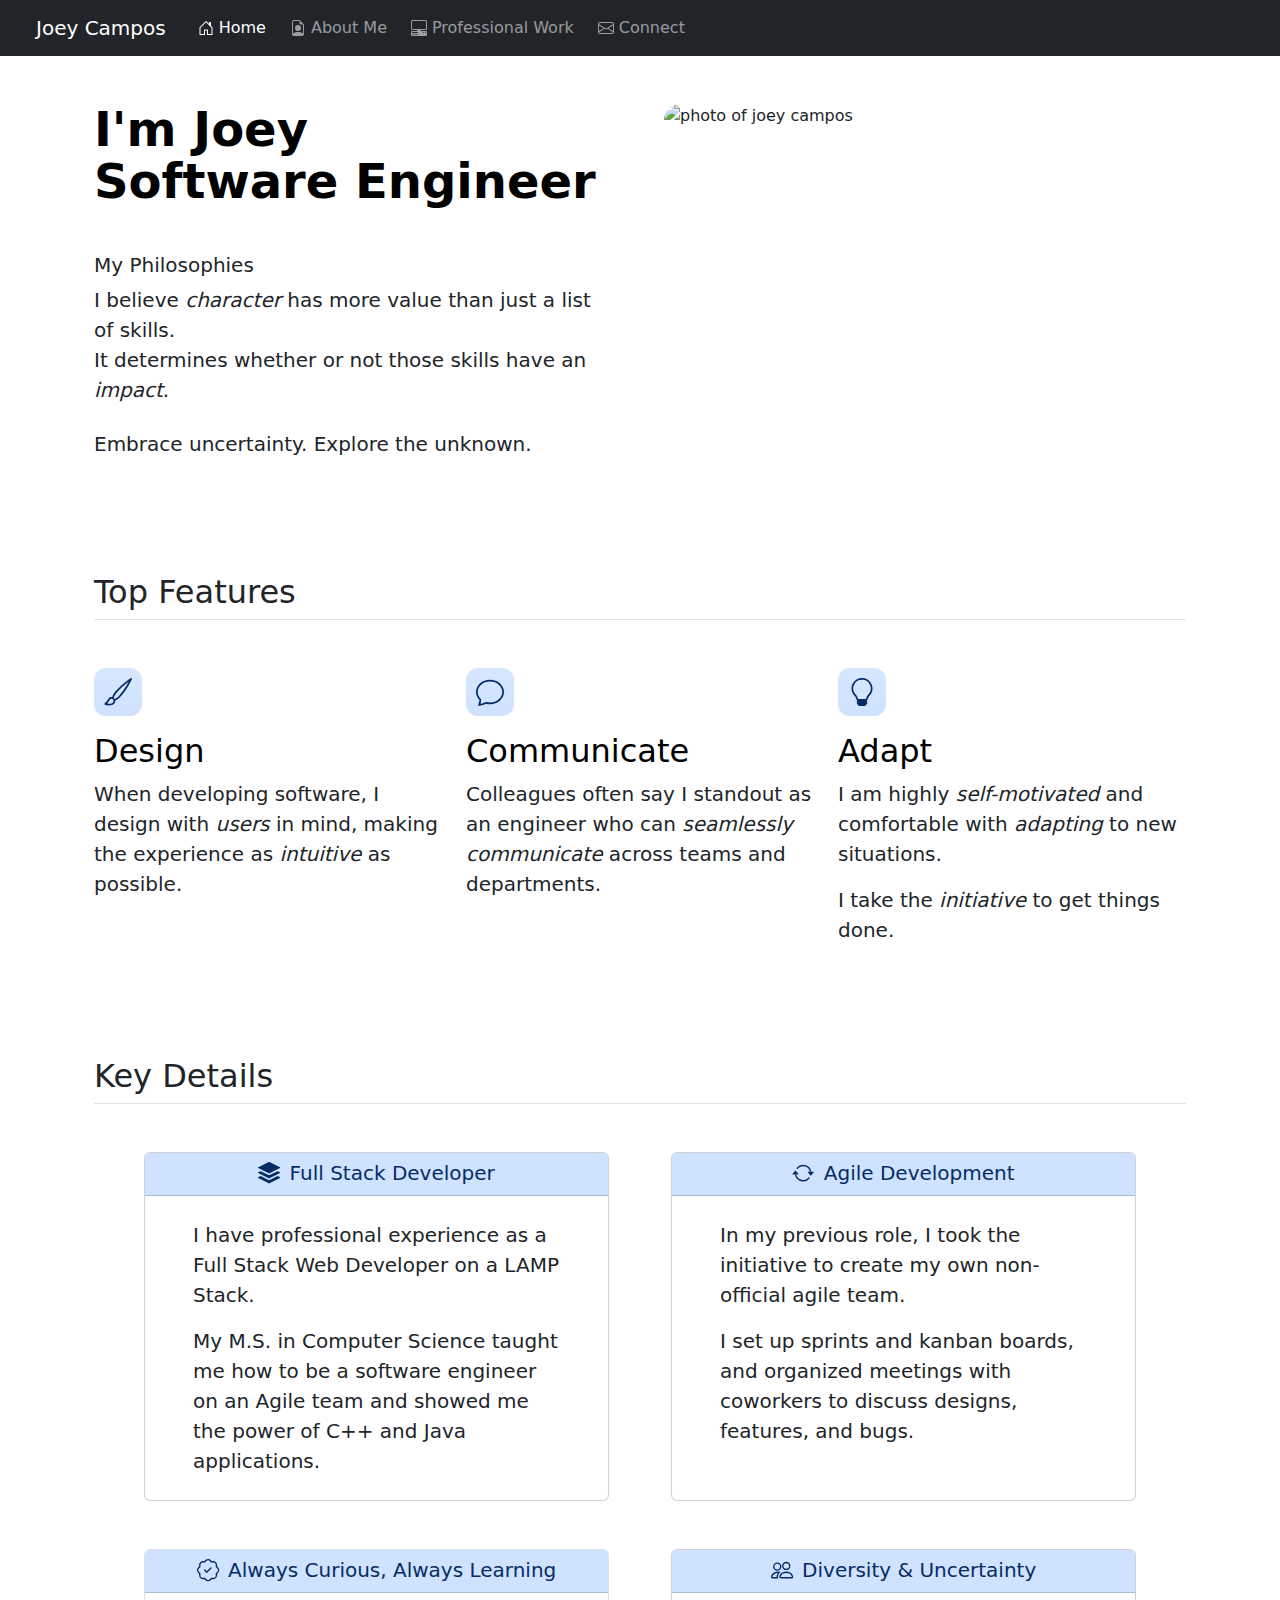
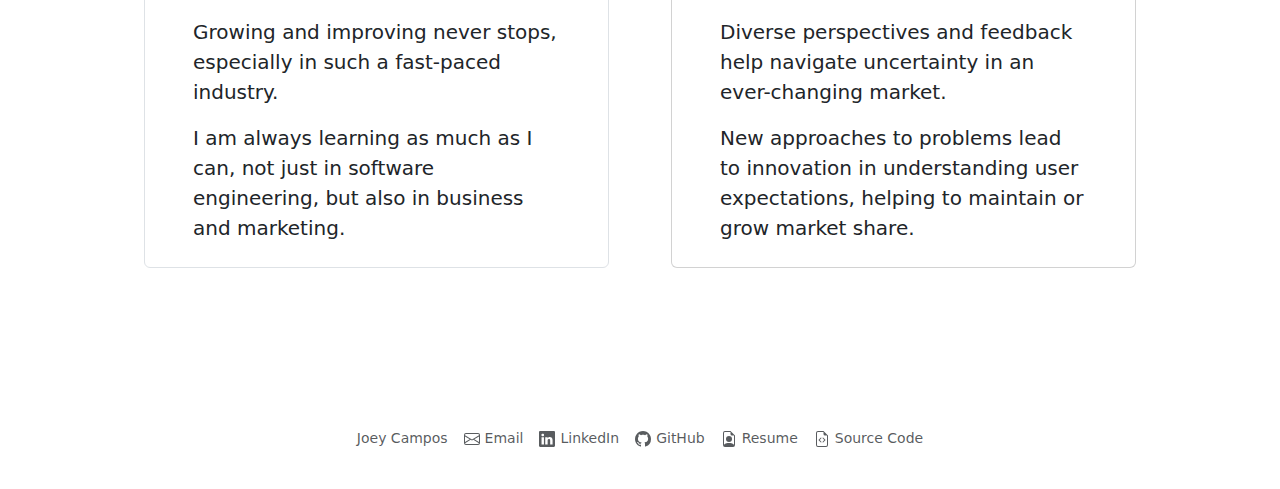
==== commit f535fd10: "fixed nav bar spacing for desktop & mobile" ====
--- a/index.html
+++ b/index.html
@@ -12,12 +12,12 @@
   <body>
     <nav class="navbar navbar-expand-lg navbar-dark bg-dark sticky-top">
         <div class="container-fluid">
-            <a class="navbar-brand ms-3 me-4" href="">Joey Campos</a>
+            <a class="navbar-brand ms-lg-4 me-lg-4" href="">Joey Campos</a>
             <button class="navbar-toggler" type="button" data-bs-toggle="collapse" data-bs-target="#navbarToggler" aria-controls="navbarToggler" aria-expanded="false" aria-label="Toggle navigation">
               <span class="navbar-toggler-icon"></span>
             </button>
             <div class="collapse navbar-collapse" id="navbarToggler">
-              <ul class="navbar-nav me-auto mb-2 mb-lg-0">
+              <ul class="navbar-nav gap-2 me-auto mb-2 mb-lg-0">
                 <li class="nav-item">
                   <a class="nav-link active" aria-current="page" href="">
                     <svg xmlns="http://www.w3.org/2000/svg" width="16" height="16" fill="currentColor" class="bi bi-house-door" viewBox="0 0 16 16">
@@ -106,7 +106,7 @@
       </div>
     </div>
 
-    <div class="container px-4 py-5"></div>
+    <div class="container px-4 py-5">
       <h2 class="pb-2 mb-5 border-bottom">Key Details</h2>
       <div class="row justify-content-evenly">
         <div class="card p-0 col-lg-5 mb-5">
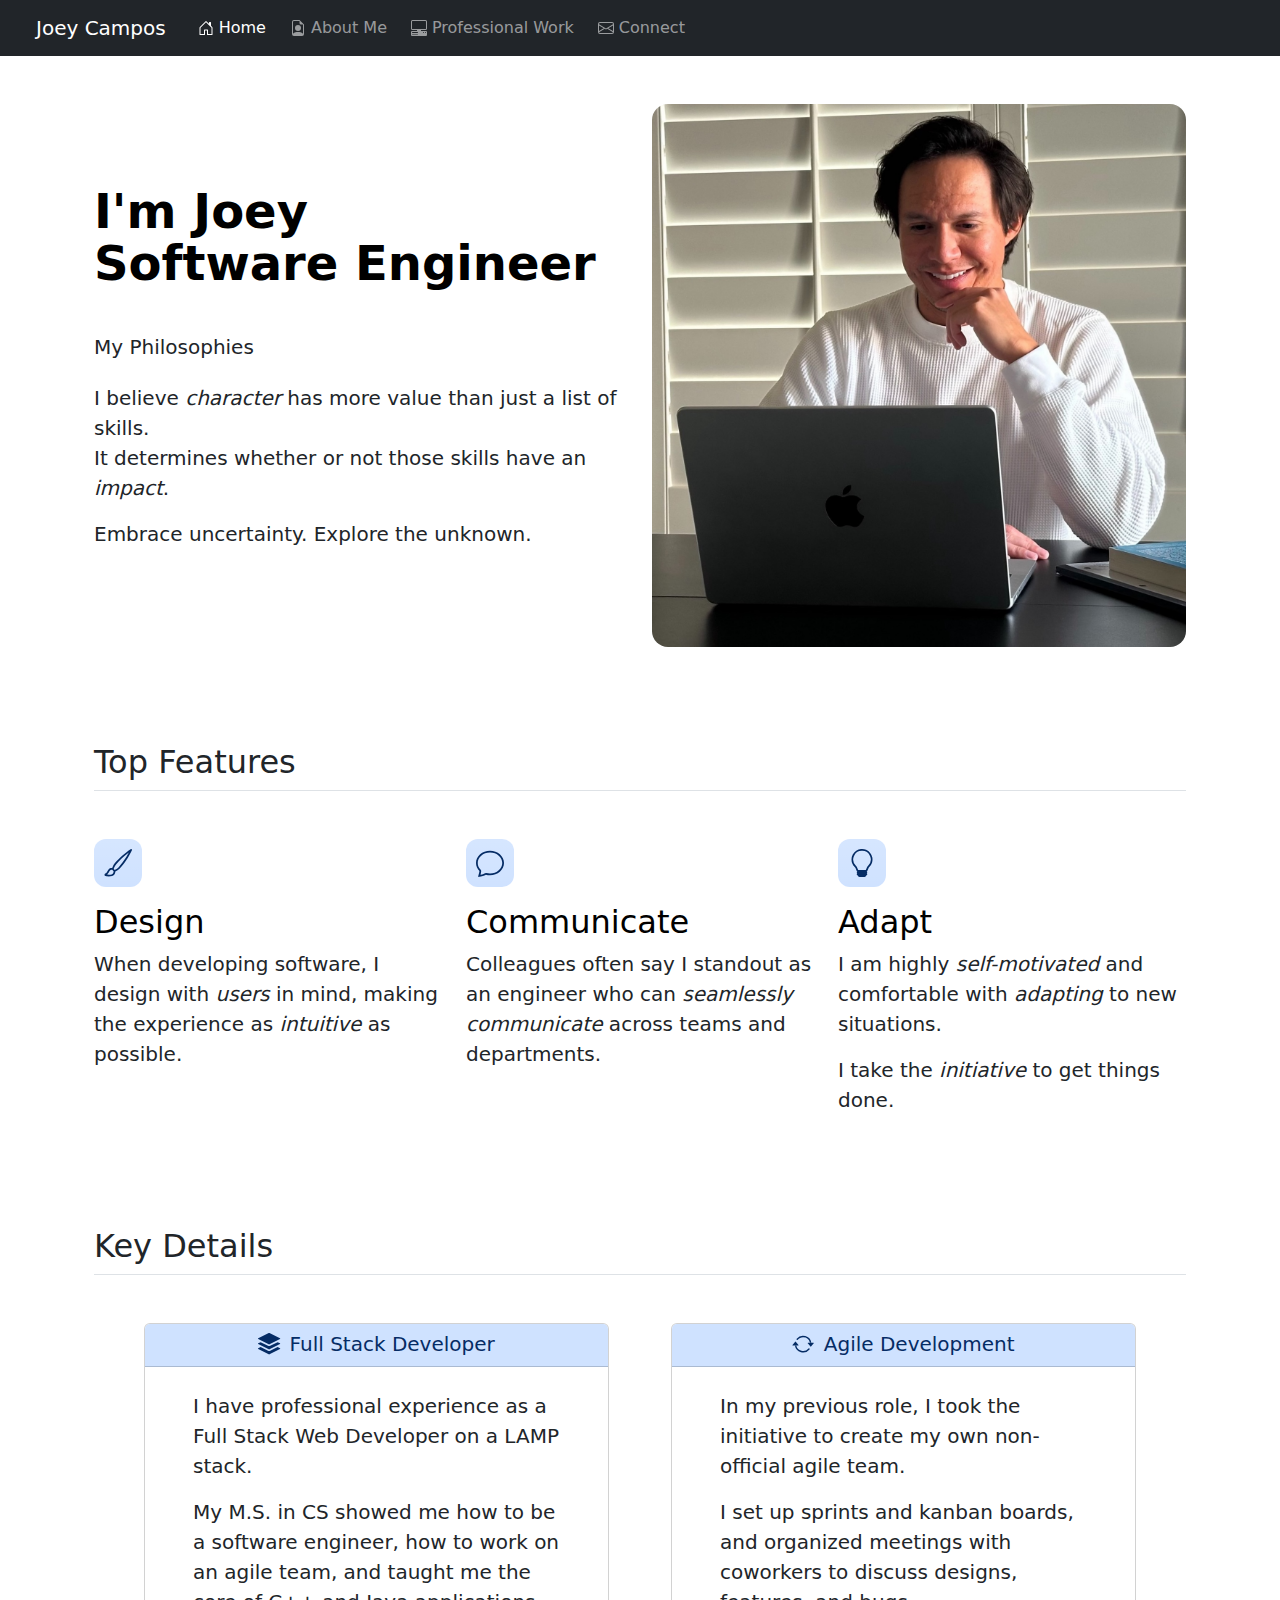
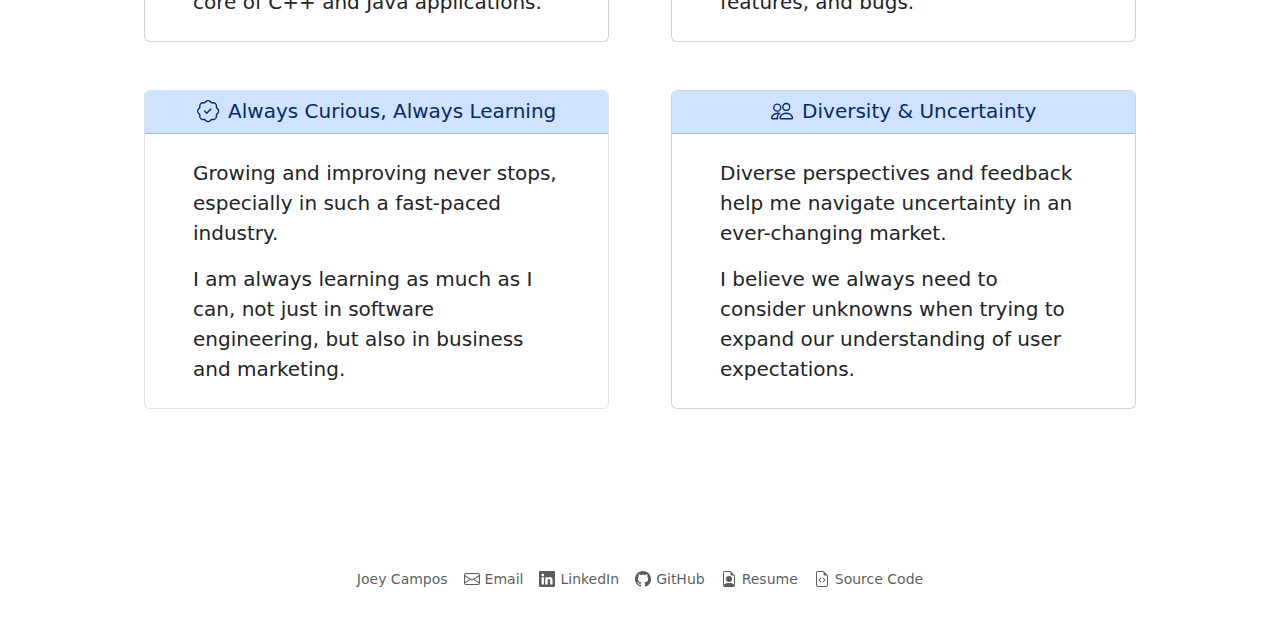
==== commit db83122d: "updated homepage img, udpated hero mobile/desktop spacing, updated card copy" ====
--- a/index.html
+++ b/index.html
@@ -57,16 +57,16 @@
     </nav>
 
     <div class="container px-4 py-5">
-      <div class="row flex-lg-row-reverse align-items-center g-5">
+      <div class="row flex-lg-row-reverse align-items-center">
         <div class="col-12 col-lg-6">
           <img src="media/homepage/homepage_photo.jpeg" class="d-block mx-lg-auto img-fluid" alt="photo of joey campos" width="700" height="500" loading="lazy">
         </div>
-        <div class="col-lg-6">
+        <div class="col-lg-6 mt-5 mt-xl-0">
           <h1 class="display-5 fw-bold text-body-emphasis lh-1 mb-1">I'm Joey</h1>
           <h1 class="display-5 fw-bold text-body-emphasis lh-1 mb-5">Software Engineer</h1>
-          <h5>My Philosophies</h5>
+          <h5 class="mb-4">My Philosophies</h5>
           <p class="lead mb-0">I believe <span class="fst-italic">character</span> has more value than just a list of skills.</p>
-          <p class="lead mb-4">It determines whether or not those skills have an <span class="fst-italic">impact</span>.</p>
+          <p class="lead mb-3">It determines whether or not those skills have an <span class="fst-italic">impact</span>.</p>
           <p class="lead">Embrace uncertainty. Explore the unknown.</p>
         </div>
       </div>
@@ -118,8 +118,8 @@
             Full Stack Developer
           </h5>
           <div class="card-body py-4 px-5">
-            <p class="card-text lead">I have professional experience as a Full Stack Web Developer on a LAMP Stack.</p>
-            <p class="card-text lead">My M.S. in Computer Science taught me how to be a software engineer on an Agile team and showed me the power of C++ and Java applications.</p>
+            <p class="card-text lead">I have professional experience as a Full Stack Web Developer on a LAMP stack.</p>
+            <p class="card-text lead">My M.S. in CS showed me how to be a software engineer, how to work on an agile team, and taught me the core of C++ and Java applications.</p>
           </div>
         </div>
         <div class="card p-0 col-lg-5 mb-5">
@@ -158,8 +158,8 @@
             Diversity & Uncertainty
           </h5>
           <div class="card-body py-4 px-5">
-            <p class="card-text lead">Diverse perspectives and feedback help navigate uncertainty in an ever-changing market.</p>
-            <p class="card-text lead">New approaches to problems lead to innovation in understanding user expectations, helping to maintain or grow market share.</p>
+            <p class="card-text lead">Diverse perspectives and feedback help me navigate uncertainty in an ever-changing market.</p>
+            <p class="card-text lead">I believe we always need to consider unknowns when trying to expand our understanding of user expectations.</p>
           </div>
         </div>
       </div>
